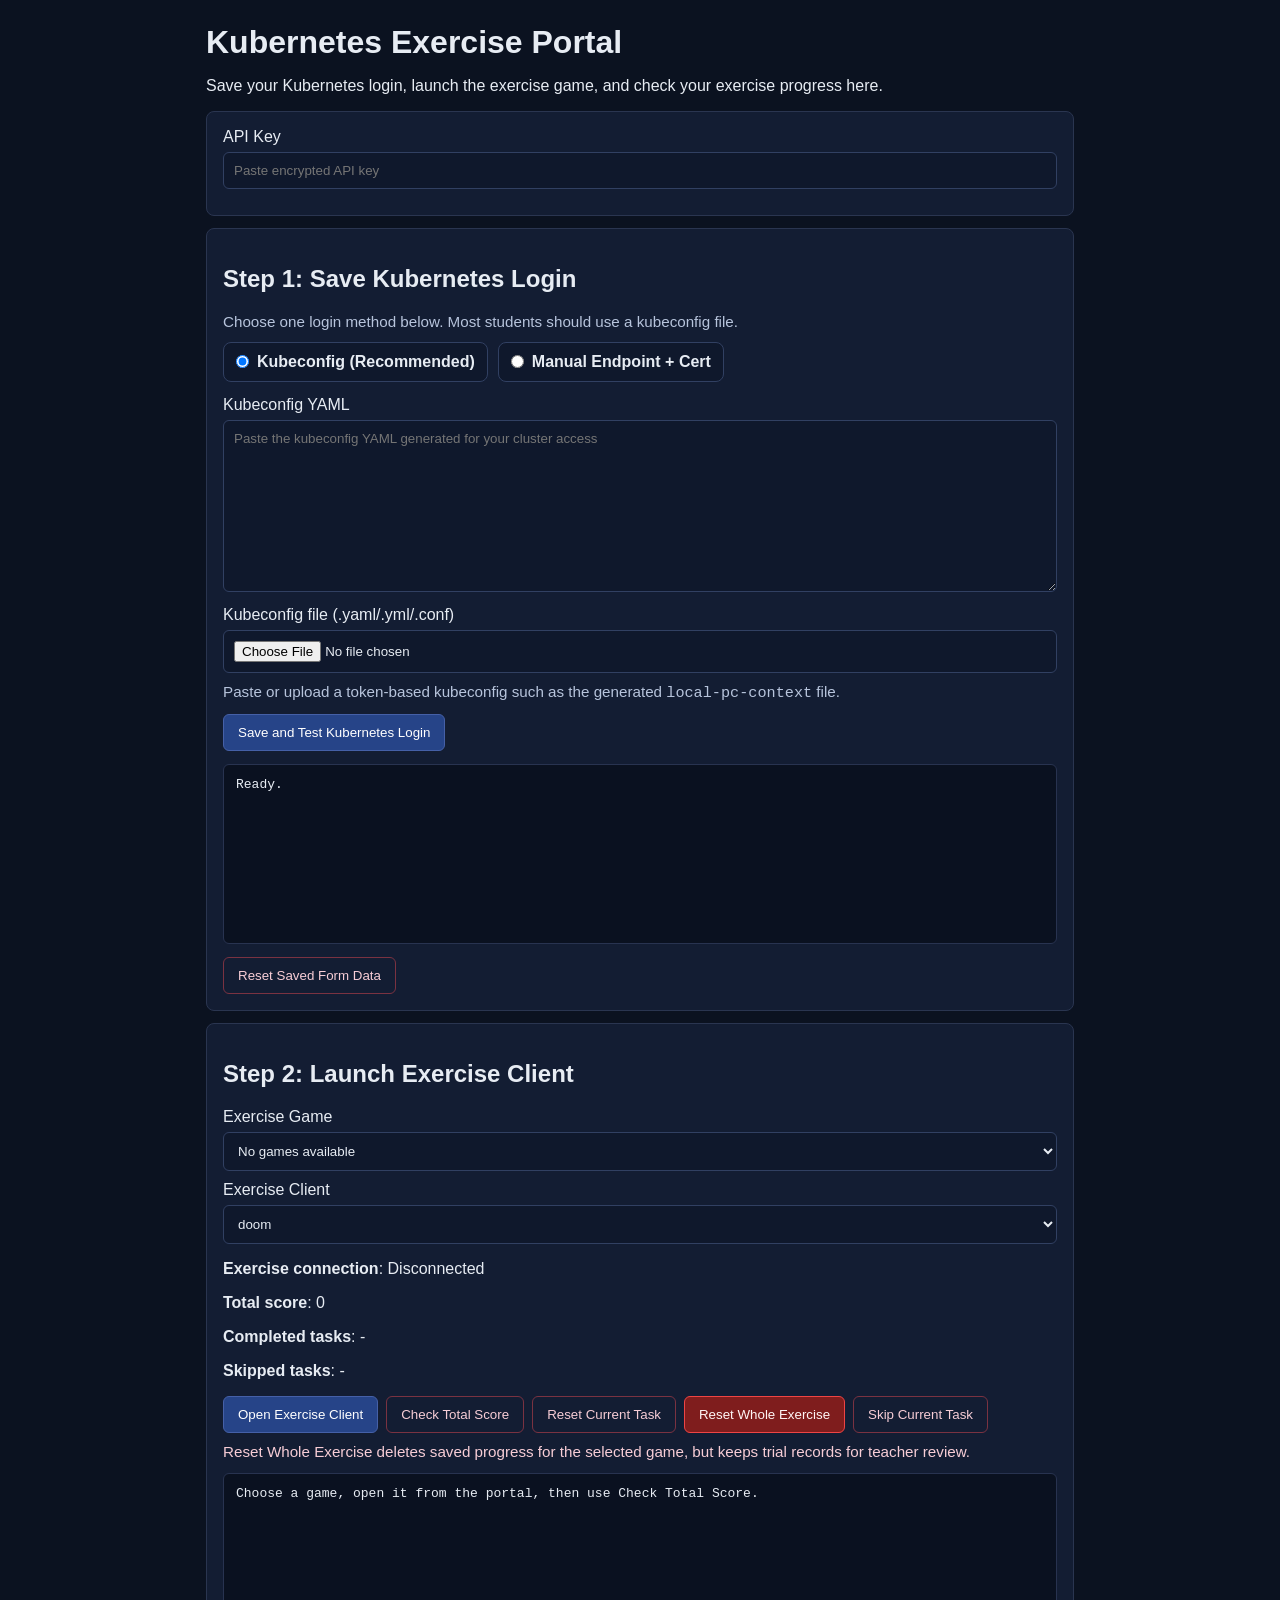
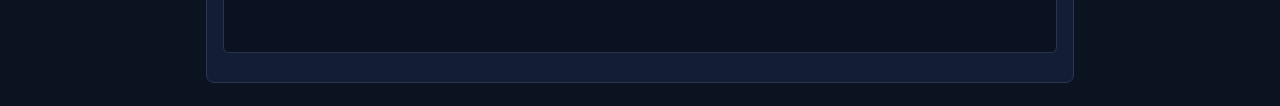
==== exam-web/index.html @ 44ec3a48 "Add kubeconfig-based student cluster login Co-authored-by: Copilot <223556219+Copilot@users.noreply." ====
<!doctype html>
<html lang="en">
  <head>
    <meta charset="UTF-8" />
    <meta name="viewport" content="width=device-width, initial-scale=1.0" />
    <title>Kubernetes Exercise Portal</title>
    <link rel="stylesheet" href="./styles.css" />
  </head>
  <body>
    <main>
      <h1>Kubernetes Exercise Portal</h1>
      <p>Save your Kubernetes login, launch the exercise game, and check your exercise progress here.</p>

      <section class="card">
        <label>API Key
          <input id="apiKey" placeholder="Paste encrypted API key" />
        </label>
      </section>

      <section class="card">
        <h2>Step 1: Save Kubernetes Login</h2>
        <p class="field-hint">Choose one login method below. Most students should use a kubeconfig file.</p>
        <div class="auth-method-toggle" role="radiogroup" aria-label="Kubernetes login method">
          <label class="auth-option">
            <input type="radio" name="exerciseAuthMethod" value="kubeconfig" checked />
            <span>Kubeconfig (Recommended)</span>
          </label>
          <label class="auth-option">
            <input type="radio" name="exerciseAuthMethod" value="manual" />
            <span>Manual Endpoint + Cert</span>
          </label>
        </div>
        <div id="kubeconfigPanel" class="k8s-auth-panel">
          <label>Kubeconfig YAML
            <textarea id="kubeconfig" rows="10" placeholder="Paste the kubeconfig YAML generated for your cluster access"></textarea>
          </label>
          <label>Kubeconfig file (.yaml/.yml/.conf)
            <input id="kubeconfigFile" type="file" accept=".yaml,.yml,.conf" />
          </label>
          <p class="field-hint">Paste or upload a token-based kubeconfig such as the generated <code>local-pc-context</code> file.</p>
        </div>
        <div id="manualPanel" class="k8s-auth-panel hidden">
          <label>Endpoint
            <input id="endpoint" placeholder="https://xxxx:6443" />
          </label>
          <label>Client Certificate (.crt/.pem)
            <input id="clientCertificate" type="file" accept=".crt,.pem,.cer" />
          </label>
          <label>Client Key (.key/.pem)
            <input id="clientKey" type="file" accept=".key,.pem" />
          </label>
          <p class="field-hint">Use this only when you do not have a kubeconfig file.</p>
        </div>
        <div class="actions">
          <button data-action="save-account">Save and Test Kubernetes Login</button>
        </div>
        <pre id="setupOutput">Ready.</pre>
        <div class="actions">
          <button id="resetState" class="secondary-btn" type="button">Reset Saved Form Data</button>
        </div>
      </section>

      <section class="card">
        <h2>Step 2: Launch Exercise Client</h2>
        <label>Exercise Game
          <select id="exerciseGame">
            <option value="" disabled selected>Loading games...</option>
          </select>
        </label>
        <label>Exercise Client
          <select id="exerciseClient">
            <option value="doom">doom</option>
            <option value="rpg">rpg</option>
          </select>
        </label>
        <p><strong>Exercise connection</strong>: <span id="exerciseConnectionStatus">Disconnected</span></p>
        <p><strong>Total score</strong>: <span id="exerciseScoreLabel">0</span></p>
        <p><strong>Completed tasks</strong>: <span id="exerciseCompletedTasksLabel">-</span></p>
        <p><strong>Skipped tasks</strong>: <span id="exerciseSkippedTasksLabel">-</span></p>
        <div class="actions">
          <button data-action="open-game">Open Exercise Client</button>
          <button data-action="exercise-status" class="secondary-btn" type="button">Check Total Score</button>
          <button data-action="exercise-reset" class="secondary-btn" type="button">Reset Current Task</button>
          <button data-action="exercise-reset-all" class="danger-btn" type="button">Reset Whole Exercise</button>
          <button data-action="exercise-skip" class="secondary-btn" type="button">Skip Current Task</button>
        </div>
        <p class="danger-note">Reset Whole Exercise deletes saved progress for the selected game, but keeps trial records for teacher review.</p>
        <pre id="exerciseOutput">Choose a game, open it from the portal, then use Check Total Score.</pre>
      </section>

    </main>

    <script src="./config.js"></script>
    <script src="./app.js"></script>
  </body>
</html>
---- exam-web/styles.css ----
* {
  box-sizing: border-box;
}

body {
  margin: 0;
  font-family: Arial, sans-serif;
  background: #0b1220;
  color: #e7ecf3;
}

main {
  max-width: 900px;
  margin: 24px auto;
  padding: 0 16px;
}

.page-links {
  display: flex;
  gap: 8px;
  margin: 0 0 16px;
}

.page-link {
  border: 1px solid #4560a7;
  background: #1a2a4f;
  color: #dbe8ff;
  padding: 8px 14px;
  border-radius: 6px;
  text-decoration: none;
}

.page-link.active {
  background: #264488;
  color: #fff;
}

h1 {
  margin: 0 0 8px 0;
}

.card {
  background: #131d33;
  border: 1px solid #2a3550;
  border-radius: 8px;
  padding: 16px;
  margin: 12px 0;
}

label {
  display: block;
  margin-bottom: 10px;
}

input {
  width: 100%;
  margin-top: 6px;
  border: 1px solid #314062;
  background: #0f182c;
  color: #e7ecf3;
  border-radius: 6px;
  padding: 10px;
}

textarea {
  width: 100%;
  margin-top: 6px;
  border: 1px solid #314062;
  background: #0f182c;
  color: #e7ecf3;
  border-radius: 6px;
  padding: 10px;
  resize: vertical;
  font-family: inherit;
}

select {
  width: 100%;
  margin-top: 6px;
  border: 1px solid #314062;
  background: #0f182c;
  color: #e7ecf3;
  border-radius: 6px;
  padding: 10px;
}

.actions {
  display: flex;
  flex-wrap: wrap;
  gap: 8px;
}

.tabs {
  display: flex;
  gap: 8px;
  margin: 12px 0;
}

.tab-btn {
  border: 1px solid #4560a7;
  background: #1a2a4f;
  color: #dbe8ff;
  padding: 8px 14px;
  border-radius: 6px;
  cursor: pointer;
}

.tab-btn.active {
  background: #264488;
  color: #fff;
}

button {
  border: 1px solid #4560a7;
  background: #264488;
  color: white;
  padding: 10px 14px;
  border-radius: 6px;
  cursor: pointer;
}

button:disabled {
  opacity: 0.18;
  cursor: not-allowed;
  border-style: dashed;
  border-color: #2a3550;
  background: transparent;
  color: #6d7891;
  text-decoration: line-through;
}

button.locked {
  background: transparent;
  box-shadow: none;
}

.secondary-btn {
  background: transparent;
  border-color: #7a3241;
  color: #f7cdd6;
}

.secondary-btn:hover {
  background: #3a1b23;
}

.danger-btn {
  background: #7f1d1d;
  border-color: #ef4444;
  color: #fff5f5;
}

.danger-btn:hover {
  background: #991b1b;
}

.danger-note {
  margin: 10px 0 0;
  color: #f7cdd6;
  font-size: 0.95rem;
}

.field-hint {
  margin: 0 0 12px;
  color: #b7c4dc;
  font-size: 0.95rem;
}

.auth-method-toggle {
  display: flex;
  flex-wrap: wrap;
  gap: 10px;
  margin: 0 0 14px;
}

.auth-option {
  display: flex;
  align-items: center;
  gap: 8px;
  margin: 0;
  padding: 10px 12px;
  border: 1px solid #314062;
  border-radius: 8px;
  background: #0f182c;
  cursor: pointer;
}

.auth-option input {
  width: auto;
  margin: 0;
  padding: 0;
}

.auth-option span {
  font-weight: 700;
}

.k8s-auth-panel {
  margin-bottom: 12px;
}

pre {
  background: #0a1120;
  border: 1px solid #283350;
  border-radius: 6px;
  padding: 12px;
  white-space: pre-wrap;
  word-break: break-word;
  min-height: 180px;
}

.markdown-body {
  background: #0a1120;
  border: 1px solid #283350;
  border-radius: 6px;
  padding: 12px;
  min-height: 180px;
  overflow-x: auto;
}

.markdown-body :first-child {
  margin-top: 0;
}

.markdown-body :last-child {
  margin-bottom: 0;
}

.markdown-body h1,
.markdown-body h2,
.markdown-body h3,
.markdown-body h4,
.markdown-body h5,
.markdown-body h6 {
  margin: 14px 0 8px;
}

.markdown-body p,
.markdown-body ul,
.markdown-body ol,
.markdown-body blockquote,
.markdown-body pre {
  margin: 0 0 12px;
}

.markdown-body code {
  background: #131d33;
  border-radius: 4px;
  padding: 2px 5px;
}

.markdown-body pre code {
  display: block;
  padding: 0;
  background: transparent;
}

.markdown-body blockquote {
  border-left: 4px solid #4560a7;
  padding-left: 12px;
  color: #b7c4dc;
}

.response-body {
  background: #0a1120;
  border: 1px solid #283350;
  border-radius: 6px;
  padding: 12px;
  min-height: 180px;
}

.response-body p {
  margin: 0 0 10px;
}

.response-body p:last-child {
  margin-bottom: 0;
}

.response-link-list {
  margin: 0;
  padding-left: 18px;
}

.response-link-list li {
  margin: 4px 0;
}

.response-popup-btn {
  border: 1px solid #4560a7;
  background: #1b2f5e;
  color: #dbe8ff;
  padding: 8px 10px;
  border-radius: 6px;
  cursor: pointer;
}

.response-popup-btn:hover {
  background: #264488;
}

.flow-list {
  margin: 0;
  padding-left: 20px;
}

.flow-list li {
  margin: 4px 0;
}

.flow-note {
  margin-top: 10px;
  color: #b7c4dc;
  font-size: 0.95rem;
}

.summary-line {
  display: flex;
  flex-wrap: wrap;
  gap: 8px;
  align-items: center;
  margin: 0 0 12px;
}

.summary-separator {
  color: #6d7891;
}

.filter-grid {
  display: grid;
  grid-template-columns: repeat(5, minmax(0, 1fr));
  gap: 12px;
  margin: 12px 0;
}

.filter-grid label {
  margin-bottom: 0;
}

@media (max-width: 1100px) {
  .filter-grid {
    grid-template-columns: repeat(3, minmax(0, 1fr));
  }
}

@media (max-width: 760px) {
  .filter-grid {
    grid-template-columns: repeat(1, minmax(0, 1fr));
  }
}

.state-badge {
  display: inline-block;
  padding: 2px 8px;
  border-radius: 999px;
  border: 1px solid #4560a7;
  background: #1a2a4f;
  color: #dbe8ff;
  font-weight: 700;
  letter-spacing: 0.03em;
}

.hidden {
  display: none;
}

.table-wrap {
  overflow-x: auto;
}

.dashboard-table {
  width: 100%;
  border-collapse: collapse;
  min-width: 860px;
}

.dashboard-table th,
.dashboard-table td {
  border-bottom: 1px solid #283350;
  padding: 10px 12px;
  text-align: left;
  vertical-align: top;
}

.dashboard-table th {
  color: #dbe8ff;
  background: #101a30;
}

.dashboard-table tbody tr[data-student-email] {
  cursor: pointer;
}

.dashboard-table tbody tr[data-student-email]:hover {
  background: #162441;
}

.teacher-detail-empty {
  color: #b7c4dc;
}

.teacher-summary-grid {
  display: grid;
  grid-template-columns: repeat(auto-fit, minmax(180px, 1fr));
  gap: 12px;
  margin-bottom: 16px;
}

.teacher-summary-item {
  background: #0a1120;
  border: 1px solid #283350;
  border-radius: 6px;
  padding: 12px;
}

.teacher-summary-item strong,
.teacher-summary-item span {
  display: block;
}

.teacher-summary-item strong {
  margin-bottom: 6px;
  color: #dbe8ff;
}
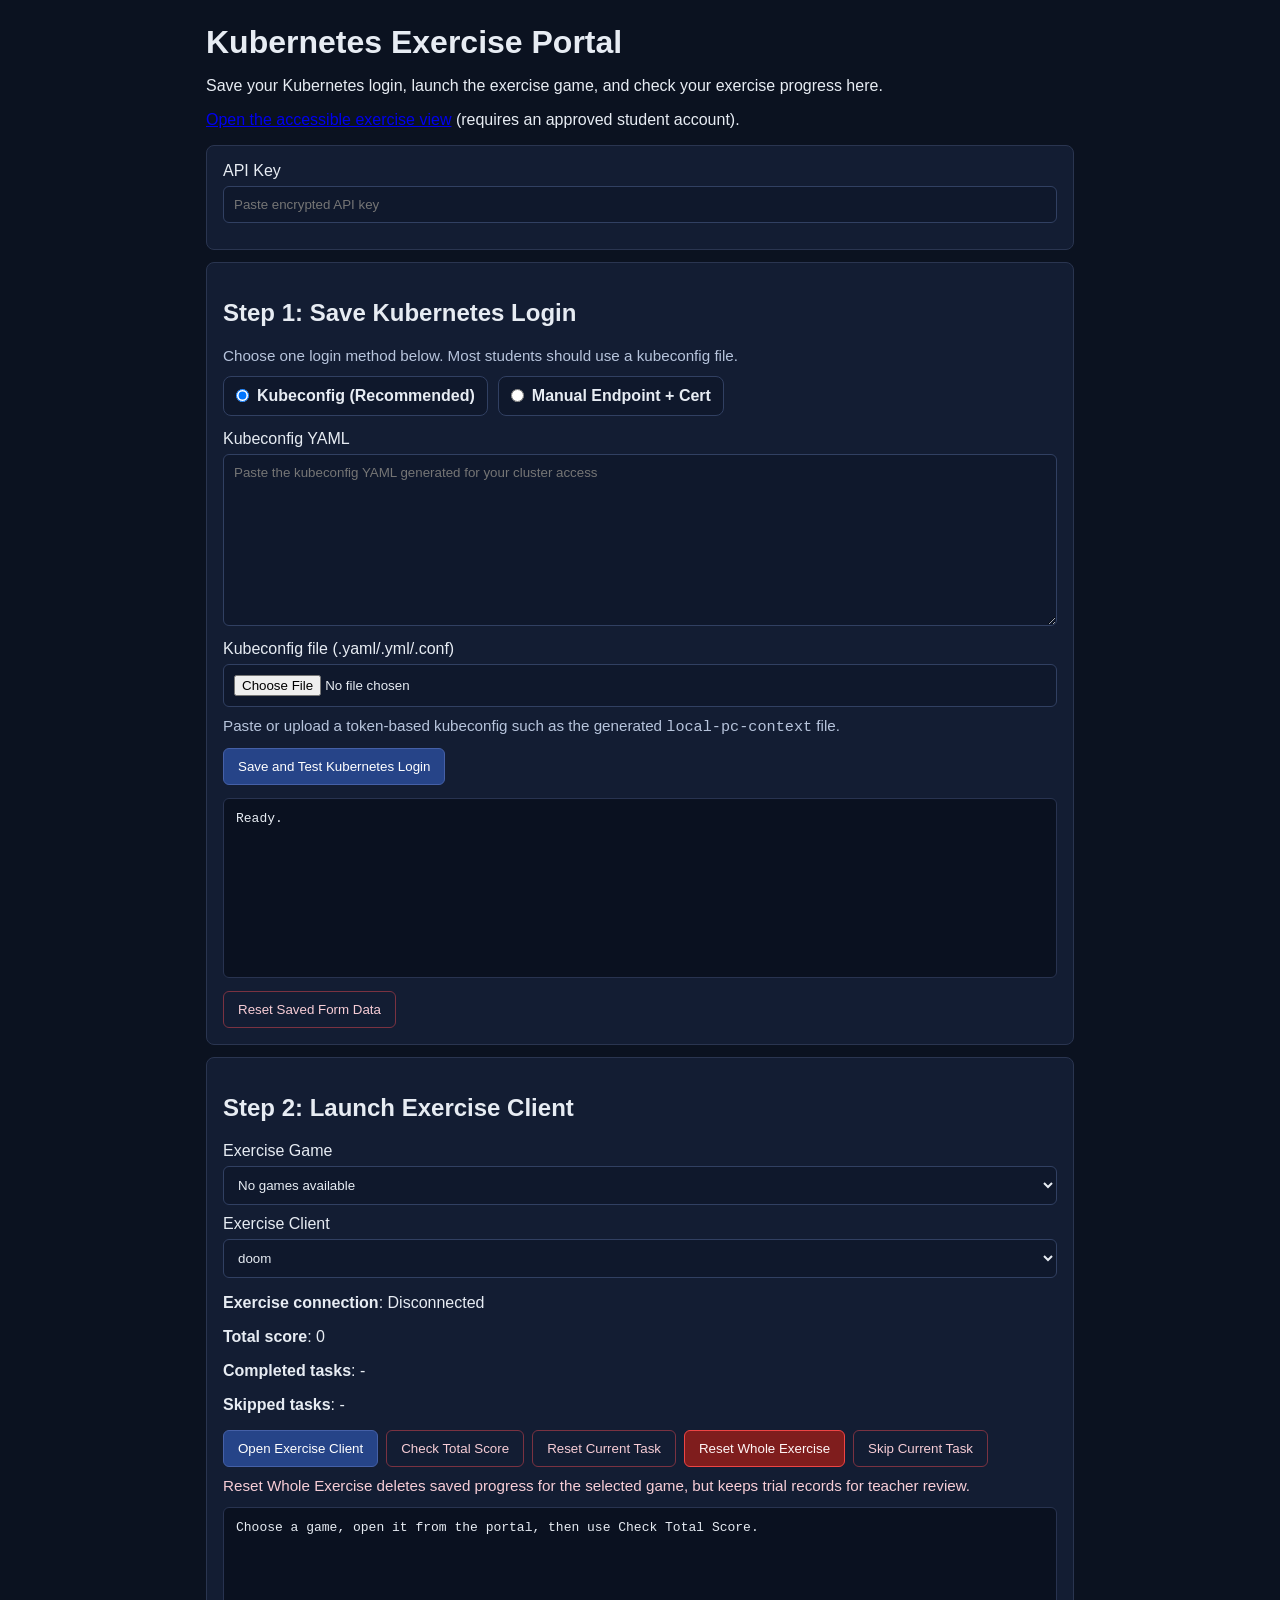
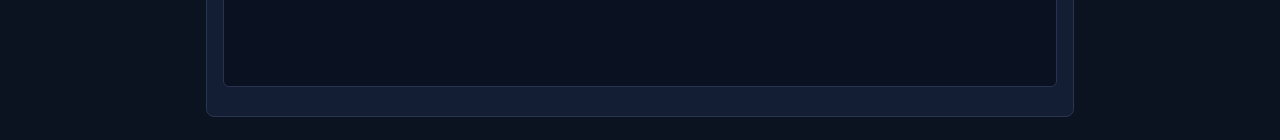
==== commit 503bccf1: "feat: Add accessible exercise view and related functionality - Implemented a new accessible exercise" ====
--- a/exam-web/index.html
+++ b/exam-web/index.html
@@ -10,6 +10,7 @@
     <main>
       <h1>Kubernetes Exercise Portal</h1>
       <p>Save your Kubernetes login, launch the exercise game, and check your exercise progress here.</p>
+      <p><a href="./accessible-exercise.html">Open the accessible exercise view</a> (requires an approved student account).</p>
 
       <section class="card">
         <label>API Key
@@ -71,12 +72,18 @@
           <select id="exerciseClient">
             <option value="doom">doom</option>
             <option value="rpg">rpg</option>
+            <option value="hkzero">hkzero (Educational Clone)</option>
           </select>
         </label>
+        <p id="exerciseHkzeroCredit" class="hidden" style="font-size: 0.85em; color: #555; margin-top: -6px; margin-bottom: 10px;">
+          💖 Special thanks to Arthur &amp; HK Zero team! Visit original game: <a href="https://hongkongzero.com/" target="_blank" rel="noopener"><strong>hongkongzero.com</strong></a>
+        </p>
         <p><strong>Exercise connection</strong>: <span id="exerciseConnectionStatus">Disconnected</span></p>
         <p><strong>Total score</strong>: <span id="exerciseScoreLabel">0</span></p>
         <p><strong>Completed tasks</strong>: <span id="exerciseCompletedTasksLabel">-</span></p>
         <p><strong>Skipped tasks</strong>: <span id="exerciseSkippedTasksLabel">-</span></p>
+        <p id="exercisePhaseEstimateRow" class="hidden"><strong>Current phase estimate</strong>: <span id="exercisePhaseEstimateLabel">-</span></p>
+        <p id="exerciseTaskEstimateRow" class="hidden"><strong id="exerciseTaskEstimateTitle">Remaining task estimate</strong>: <span id="exerciseTaskEstimateLabel">-</span></p>
         <div class="actions">
           <button data-action="open-game">Open Exercise Client</button>
           <button data-action="exercise-status" class="secondary-btn" type="button">Check Total Score</button>
@@ -91,6 +98,6 @@
     </main>
 
     <script src="./config.js"></script>
-    <script src="./app.js"></script>
+    <script src="./app.js?v=20261002-score-summary"></script>
   </body>
 </html>
